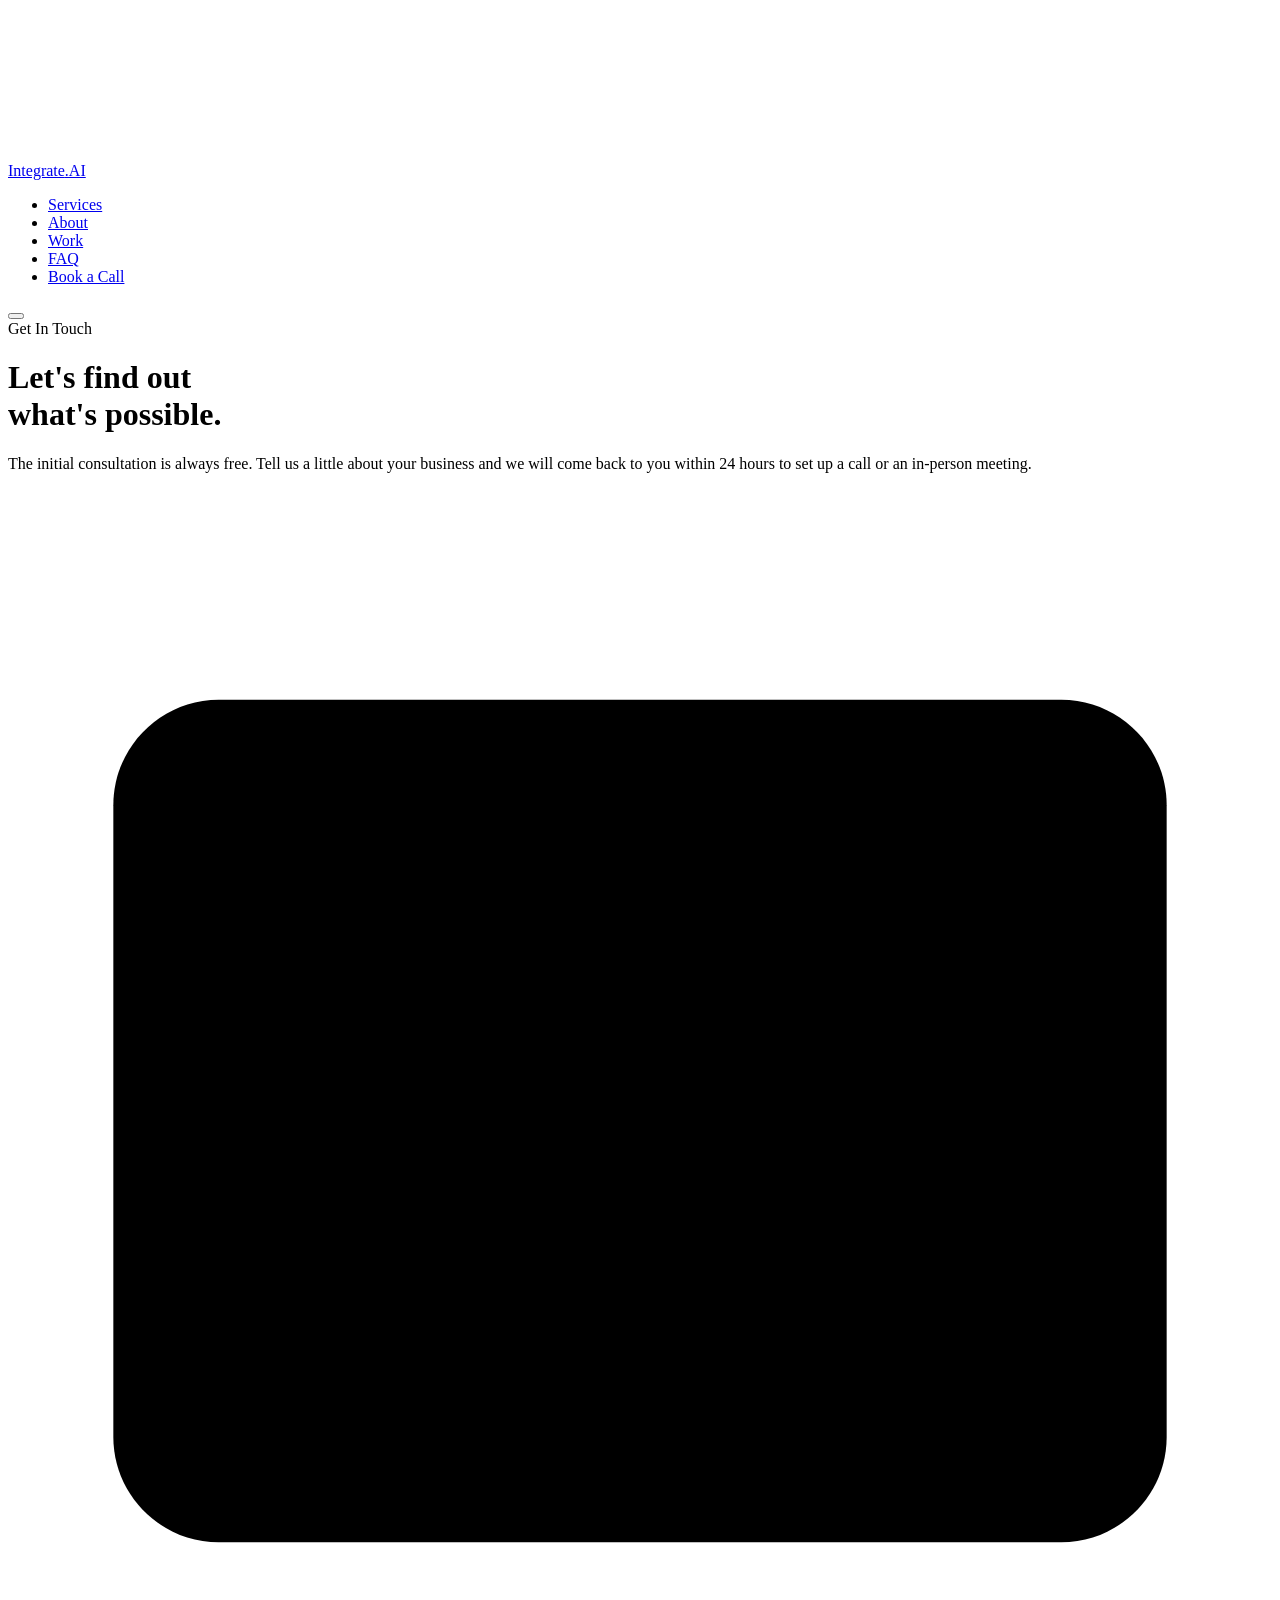
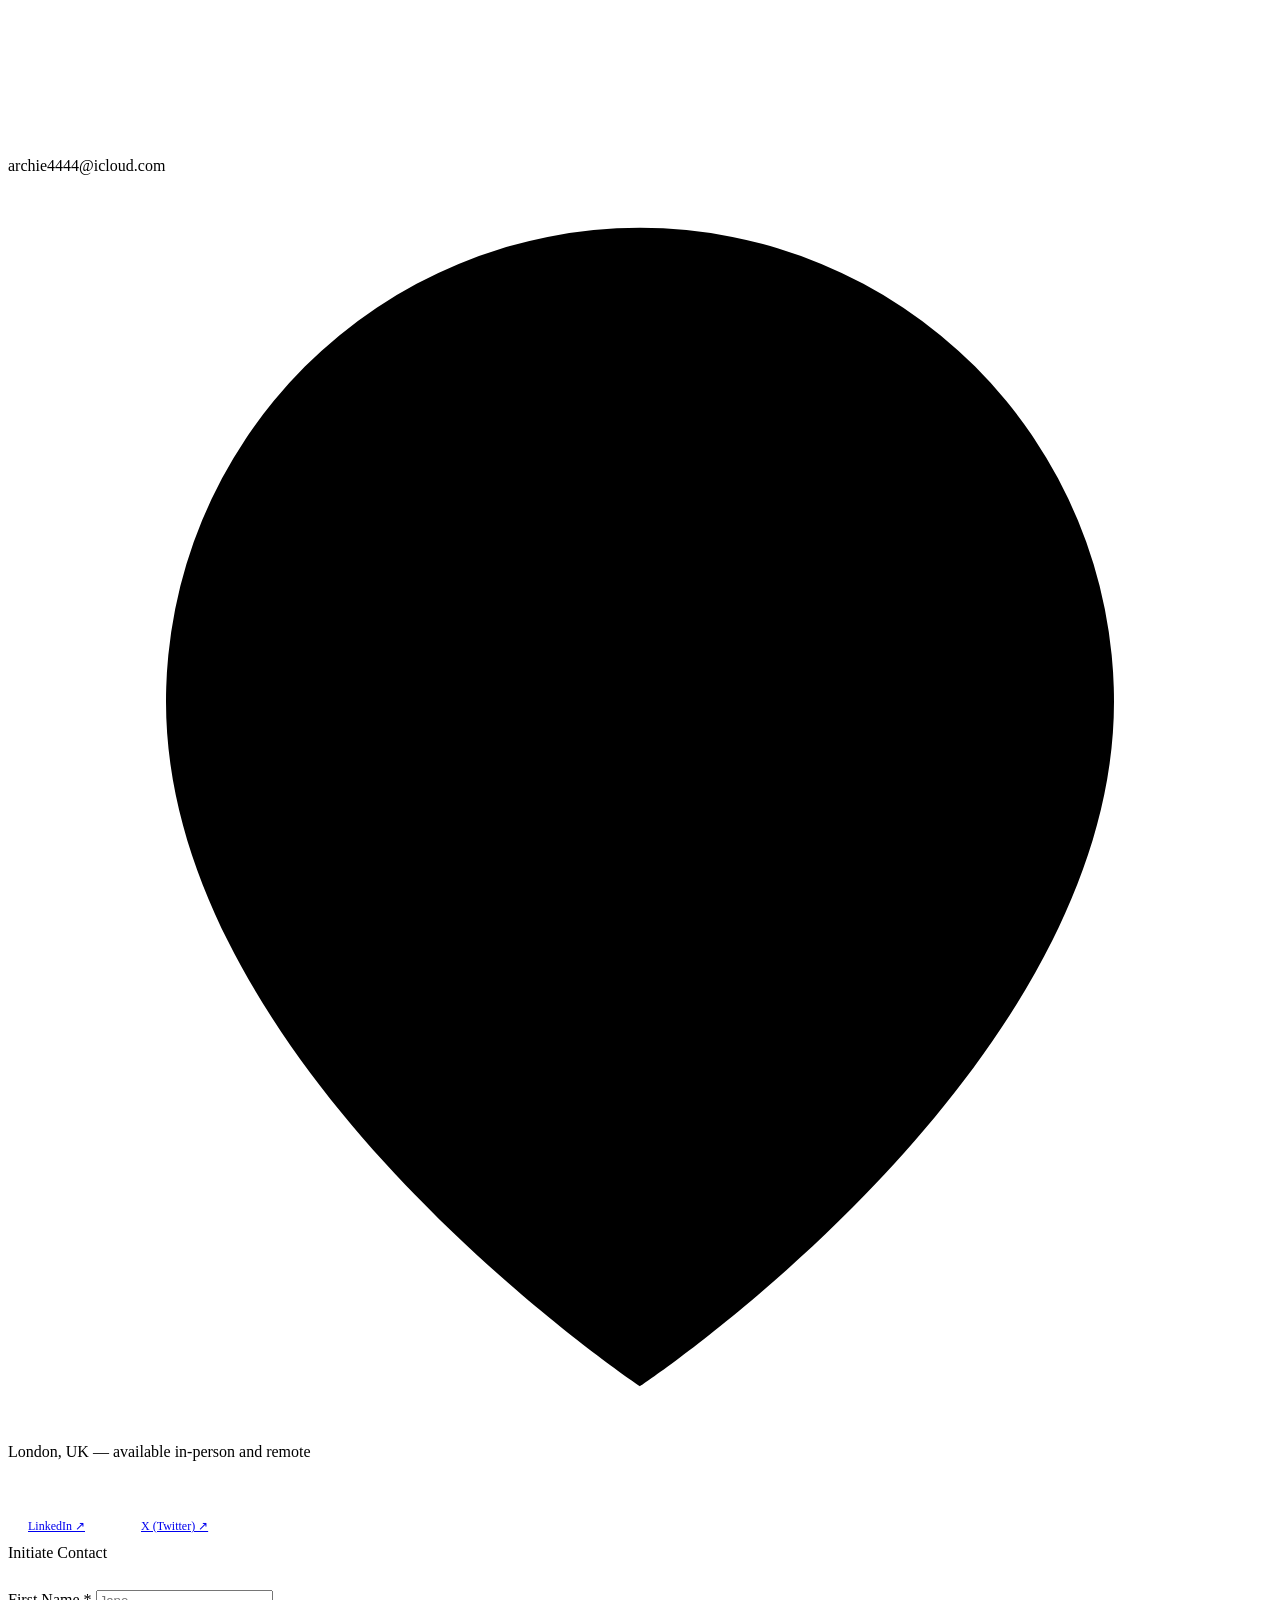
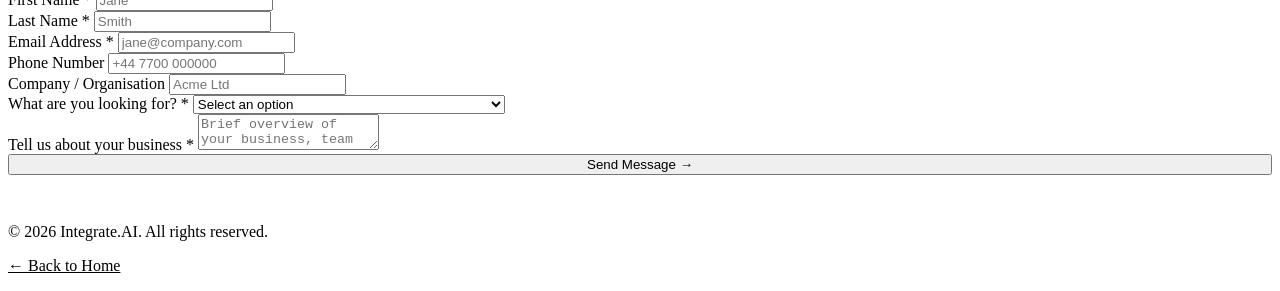
==== contact.html @ 37d0032c "Add files via upload New Updated Website 14/03/26" ====
<!DOCTYPE html>
<html lang="en">
<head>
  <meta charset="UTF-8" />
  <meta name="viewport" content="width=device-width, initial-scale=1.0" />

  <!-- ============================================================
       INTEGRATE.AI — contact.html
       Contact form page with Netlify form handling.

       HOW TO EDIT COPY:
       Search for "COPY:" to find every editable text block.
       The Netlify form works automatically when hosted on Netlify —
       no backend code needed. It submits to your Netlify dashboard.
       ============================================================ -->

  <!-- COPY: Page Title -->
  <title>Contact — Integrate.AI</title>
  <!-- /COPY -->

  <link rel="stylesheet" href="css/style.css" />
</head>
<body class="grid-bg">

  <!-- Ambient particle canvas -->
  <canvas id="bg-canvas" aria-hidden="true"></canvas>

  <!-- Scroll progress bar -->
  <div id="scroll-progress" style="position:fixed;top:0;left:0;height:2px;background:var(--accent);z-index:200;width:0;transition:width 0.1s linear;" aria-hidden="true"></div>

  <!-- =============================================================
       NAVIGATION
       ============================================================= -->
  <nav>
    <!-- COPY: Nav Logo -->
    <a href="index.html" class="nav-logo">Integrate<span>.AI</span></a>
    <!-- /COPY -->

    <ul class="nav-links">
      <!-- COPY: Nav Links -->
      <li><a href="index.html#services">Services</a></li>
      <li><a href="index.html#about">About</a></li>
      <li><a href="index.html#case-studies">Work</a></li>
      <li><a href="index.html#faq">FAQ</a></li>
      <li><a href="contact.html" class="nav-cta">Book a Call</a></li>
      <!-- /COPY -->
    </ul>

    <button class="nav-toggle" aria-label="Toggle menu">
      <span></span><span></span><span></span>
    </button>
  </nav>


  <!-- =============================================================
       CONTACT PAGE CONTENT
       ============================================================= -->
  <div class="contact-page">
    <div class="container">
      <div class="contact-grid">

        <!-- Left column: info -->
        <div class="contact-info">

          <!-- COPY: Contact Eyebrow -->
          <div class="section-label reveal">Get In Touch</div>
          <!-- /COPY -->

          <!-- COPY: Contact Headline -->
          <h1 class="reveal">
            Let's find out<br />
            what's <span class="text-accent">possible.</span>
          </h1>
          <!-- /COPY -->

          <!-- COPY: Contact Intro Paragraph -->
          <p class="reveal reveal-delay-1">
            The initial consultation is always free. Tell us a little about your
            business and we will come back to you within 24 hours to set up a call
            or an in-person meeting.
          </p>
          <!-- /COPY -->

          <!-- COPY: Contact Details — update email/phone as needed -->
          <div class="contact-detail reveal reveal-delay-1">
            <svg viewBox="0 0 24 24"><path d="M4 4h16c1.1 0 2 .9 2 2v12c0 1.1-.9 2-2 2H4c-1.1 0-2-.9-2-2V6c0-1.1.9-2 2-2z"/><polyline points="22,6 12,13 2,6"/></svg>
            archie4444@icloud.com
          </div>

          <div class="contact-detail reveal reveal-delay-2" style="border-bottom:none;">
            <svg viewBox="0 0 24 24"><path d="M21 10c0 7-9 13-9 13s-9-6-9-13a9 9 0 0 1 18 0z"/><circle cx="12" cy="10" r="3"/></svg>
            London, UK — available in-person and remote
          </div>
          <!-- /COPY -->

          <!-- COPY: Contact Social Links — update href when handles are live -->
          <div style="margin-top:48px;display:flex;gap:16px;flex-wrap:wrap;" class="reveal reveal-delay-3">
            <a href="#" class="btn-ghost" style="padding:10px 20px;font-size:0.75rem;">LinkedIn &#8599;</a>
            <a href="#" class="btn-ghost" style="padding:10px 20px;font-size:0.75rem;">X (Twitter) &#8599;</a>
          </div>
          <!-- /COPY -->

        </div>

        <!-- Right column: form -->
        <!-- ============================================================
             NETLIFY FORM — do not remove name="contact" or data-netlify="true"
             These two attributes are what activate Netlify's form handler.
             Submissions appear in your Netlify dashboard under Forms.
             ============================================================ -->
        <div class="form-panel reveal reveal-delay-2">

          <!-- COPY: Form Heading -->
          <div class="section-label" style="margin-bottom:28px;">Initiate Contact</div>
          <!-- /COPY -->

          <form
            name="contact"
            method="POST"
            data-netlify="true"
            netlify-honeypot="bot-field"
            action="/thank-you.html"
          >
            <!-- Netlify bot protection — do not remove -->
            <input type="hidden" name="form-name" value="contact" />
            <p style="display:none;">
              <label>Do not fill this out: <input name="bot-field" /></label>
            </p>

            <div class="form-row">

              <!-- COPY: Form Field — First Name -->
              <div class="field">
                <label for="first-name">First Name *</label>
                <input
                  type="text"
                  id="first-name"
                  name="first-name"
                  placeholder="Jane"
                  required
                />
              </div>
              <!-- /COPY -->

              <!-- COPY: Form Field — Last Name -->
              <div class="field">
                <label for="last-name">Last Name *</label>
                <input
                  type="text"
                  id="last-name"
                  name="last-name"
                  placeholder="Smith"
                  required
                />
              </div>
              <!-- /COPY -->

            </div>

            <!-- COPY: Form Field — Email -->
            <div class="field">
              <label for="email">Email Address *</label>
              <input
                type="email"
                id="email"
                name="email"
                placeholder="jane@company.com"
                required
              />
            </div>
            <!-- /COPY -->

            <!-- COPY: Form Field — Phone -->
            <div class="field">
              <label for="phone">Phone Number</label>
              <input
                type="tel"
                id="phone"
                name="phone"
                placeholder="+44 7700 000000"
              />
            </div>
            <!-- /COPY -->

            <!-- COPY: Form Field — Company -->
            <div class="field">
              <label for="company">Company / Organisation</label>
              <input
                type="text"
                id="company"
                name="company"
                placeholder="Acme Ltd"
              />
            </div>
            <!-- /COPY -->

            <!-- COPY: Form Field — How can we help dropdown — add/remove options as needed -->
            <div class="field">
              <label for="service">What are you looking for? *</label>
              <select id="service" name="service" required>
                <option value="" disabled selected>Select an option</option>
                <option value="tool-direction">Tool Direction — point me to the right AI tools</option>
                <option value="workflow-automation">Workflow Automation — automate our processes</option>
                <option value="agent-build">Agent Build — deploy intelligent AI agents</option>
                <option value="not-sure">Not sure yet — let us help figure it out</option>
              </select>
            </div>
            <!-- /COPY -->

            <!-- COPY: Form Field — Message -->
            <div class="field">
              <label for="message">Tell us about your business *</label>
              <textarea
                id="message"
                name="message"
                placeholder="Brief overview of your business, team size, and what you are hoping AI can help with..."
                required
              ></textarea>
            </div>
            <!-- /COPY -->

            <!-- COPY: Form Submit Button -->
            <button type="submit" class="btn-primary" style="width:100%;justify-content:center;">
              Send Message &#8594;
            </button>
            <!-- /COPY -->

          </form>
        </div>

      </div>
    </div>
  </div>


  <!-- =============================================================
       FOOTER
       ============================================================= -->
  <footer style="margin-top:0;">
    <div class="container">
      <!-- COPY: Contact Footer Bottom -->
      <div class="footer-bottom" style="border-top:1px solid var(--border);padding-top:32px;">
        <p>&#169; 2026 Integrate.AI. All rights reserved.</p>
        <p><a href="index.html" style="color:var(--text-muted);transition:color 0.15s;">&#8592; Back to Home</a></p>
      </div>
      <!-- /COPY -->
    </div>
  </footer>


  <script src="js/main.js"></script>
</body>
</html>
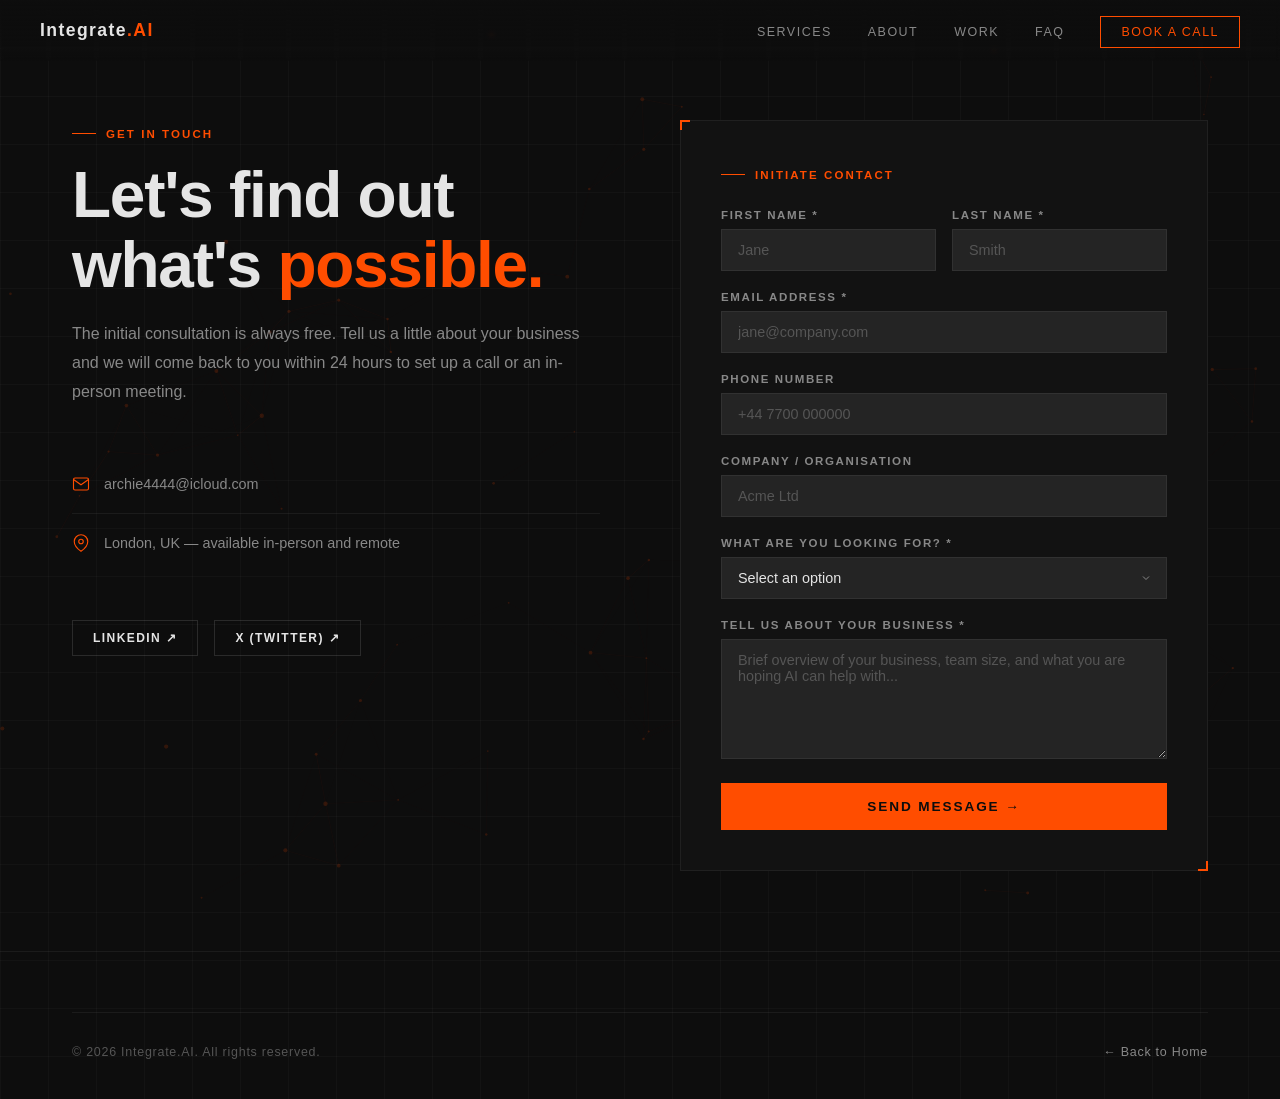
==== commit 55980f5a: "Update stylesheet and script paths in contact.html" ====
--- a/contact.html
+++ b/contact.html
@@ -18,7 +18,7 @@
   <title>Contact — Integrate.AI</title>
   <!-- /COPY -->
 
-  <link rel="stylesheet" href="css/style.css" />
+  <link rel="stylesheet" href="style.css" />
 </head>
 <body class="grid-bg">
 
@@ -248,6 +248,6 @@
   </footer>
 
 
-  <script src="js/main.js"></script>
+  <script src="main.js"></script>
 </body>
 </html>
--- a/style.css
+++ b/style.css
@@ -0,0 +1,1326 @@
+/* ============================================================
+   INTEGRATE.AI — DESIGN SYSTEM
+   style.css
+
+   TOKEN GUIDE: This file controls ALL visual design.
+   - Change colours here, not in HTML
+   - Change fonts here, not in HTML
+   - Change animation speeds here
+   Never touch this file for content changes — that's index.html
+   ============================================================ */
+
+/* ── GOOGLE FONTS ─────────────────────────────────────────── */
+@import url('https://fonts.googleapis.com/css2?family=Space+Grotesk:wght@300;400;500;600;700&display=swap');
+
+/* ── DESIGN TOKENS ────────────────────────────────────────── */
+:root {
+  /* Colours */
+  --black:        #0D0D0D;
+  --surface-1:    #121212;
+  --surface-2:    #1A1A1A;
+  --surface-3:    #242424;
+  --border:       rgba(255, 255, 255, 0.06);
+  --border-bright:rgba(255, 255, 255, 0.12);
+  --text-primary: #E5E5E5;
+  --text-muted:   #888888;
+  --text-faint:   #555555;
+  --accent:       #FF4D00;       /* Oxide Orange */
+  --accent-dim:   rgba(255, 77, 0, 0.15);
+  --accent-glow:  rgba(255, 77, 0, 0.35);
+  --blueprint:    #3B4D5C;
+  --blueprint-dim:rgba(59, 77, 92, 0.3);
+
+  /* Typography */
+  --font:         'Space Grotesk', sans-serif;
+
+  /* Spacing */
+  --section-pad:  120px;
+  --container:    1200px;
+
+  /* Transitions */
+  --fast:         0.15s ease;
+  --mid:          0.3s ease;
+  --slow:         0.6s ease;
+}
+
+/* ── RESET & BASE ─────────────────────────────────────────── */
+*, *::before, *::after {
+  box-sizing: border-box;
+  margin: 0;
+  padding: 0;
+}
+
+html {
+  scroll-behavior: smooth;
+  font-size: 16px;
+}
+
+body {
+  font-family: var(--font);
+  background-color: var(--black);
+  color: var(--text-primary);
+  cursor: crosshair;
+  overflow-x: hidden;
+  -webkit-font-smoothing: antialiased;
+}
+
+a {
+  color: inherit;
+  text-decoration: none;
+}
+
+img { display: block; max-width: 100%; }
+
+/* ── GRAIN TEXTURE OVERLAY ────────────────────────────────── */
+body::before {
+  content: '';
+  position: fixed;
+  inset: 0;
+  background-image: url("https://grainy-gradients.vercel.app/noise.svg");
+  opacity: 0.035;
+  pointer-events: none;
+  z-index: 9999;
+}
+
+/* ── ARCHITECTURAL GRID BACKGROUND ───────────────────────── */
+.grid-bg {
+  background-image:
+    linear-gradient(to right,  rgba(255,255,255,0.025) 1px, transparent 1px),
+    linear-gradient(to bottom, rgba(255,255,255,0.025) 1px, transparent 1px);
+  background-size: 48px 48px;
+}
+
+/* ── CANVAS (particle background) ────────────────────────── */
+#bg-canvas {
+  position: fixed;
+  inset: 0;
+  z-index: 0;
+  pointer-events: none;
+  opacity: 0.45;
+}
+
+/* ── LAYOUT UTILITIES ─────────────────────────────────────── */
+.container {
+  max-width: var(--container);
+  margin: 0 auto;
+  padding: 0 32px;
+}
+
+section {
+  position: relative;
+  z-index: 1;
+  padding: var(--section-pad) 0;
+}
+
+/* ── NAVIGATION ───────────────────────────────────────────── */
+nav {
+  position: fixed;
+  top: 0;
+  left: 0;
+  right: 0;
+  z-index: 100;
+  padding: 20px 40px;
+  display: flex;
+  align-items: center;
+  justify-content: space-between;
+  background: linear-gradient(to bottom, rgba(13,13,13,0.95), rgba(13,13,13,0));
+  backdrop-filter: blur(2px);
+}
+
+.nav-logo {
+  font-size: 1.1rem;
+  font-weight: 700;
+  letter-spacing: 0.08em;
+  color: var(--text-primary);
+}
+
+.nav-logo span {
+  color: var(--accent);
+}
+
+.nav-links {
+  display: flex;
+  gap: 36px;
+  list-style: none;
+}
+
+.nav-links a {
+  font-size: 0.78rem;
+  font-weight: 500;
+  letter-spacing: 0.12em;
+  text-transform: uppercase;
+  color: var(--text-muted);
+  transition: color var(--fast);
+}
+
+.nav-links a:hover {
+  color: var(--accent);
+}
+
+.nav-cta {
+  font-size: 0.78rem;
+  font-weight: 600;
+  letter-spacing: 0.12em;
+  text-transform: uppercase;
+  color: var(--accent) !important;
+  border: 1px solid var(--accent);
+  padding: 8px 20px;
+  transition: background var(--fast), color var(--fast) !important;
+}
+
+.nav-cta:hover {
+  background: var(--accent) !important;
+  color: var(--black) !important;
+}
+
+/* Mobile nav */
+.nav-toggle {
+  display: none;
+  background: none;
+  border: none;
+  cursor: crosshair;
+  flex-direction: column;
+  gap: 5px;
+  padding: 4px;
+}
+
+.nav-toggle span {
+  display: block;
+  width: 24px;
+  height: 2px;
+  background: var(--text-primary);
+  transition: all var(--mid);
+}
+
+/* ── SECTION LABEL (eyebrow text) ─────────────────────────── */
+.section-label {
+  display: inline-flex;
+  align-items: center;
+  gap: 10px;
+  font-size: 0.72rem;
+  font-weight: 600;
+  letter-spacing: 0.18em;
+  text-transform: uppercase;
+  color: var(--accent);
+  margin-bottom: 20px;
+}
+
+.section-label::before {
+  content: '';
+  display: block;
+  width: 24px;
+  height: 1px;
+  background: var(--accent);
+}
+
+/* ── HEADINGS ─────────────────────────────────────────────── */
+h1, h2, h3, h4 {
+  font-weight: 700;
+  line-height: 1.1;
+  letter-spacing: -0.02em;
+}
+
+h1 { font-size: clamp(3rem, 7vw, 6rem); }
+h2 { font-size: clamp(2rem, 4vw, 3.2rem); }
+h3 { font-size: clamp(1.2rem, 2vw, 1.6rem); }
+
+.text-accent { color: var(--accent); }
+.text-muted  { color: var(--text-muted); }
+
+/* ── PANEL CORNERS (HUD effect) ───────────────────────────── */
+.panel {
+  position: relative;
+  border: 1px solid var(--border);
+  background: var(--surface-2);
+  padding: 32px;
+}
+
+.panel::before,
+.panel::after {
+  content: '';
+  position: absolute;
+  width: 10px;
+  height: 10px;
+}
+
+.panel::before {
+  top: -1px;
+  left: -1px;
+  border-top: 2px solid var(--accent);
+  border-left: 2px solid var(--accent);
+}
+
+.panel::after {
+  bottom: -1px;
+  right: -1px;
+  border-bottom: 2px solid var(--accent);
+  border-right: 2px solid var(--accent);
+}
+
+/* ── BUTTONS ──────────────────────────────────────────────── */
+.btn-primary {
+  display: inline-flex;
+  align-items: center;
+  gap: 12px;
+  background: var(--accent);
+  color: var(--black);
+  font-family: var(--font);
+  font-size: 0.85rem;
+  font-weight: 700;
+  letter-spacing: 0.14em;
+  text-transform: uppercase;
+  padding: 16px 36px;
+  border: none;
+  cursor: crosshair;
+  transition: background var(--fast), transform var(--fast), box-shadow var(--fast);
+  position: relative;
+  overflow: hidden;
+}
+
+.btn-primary::after {
+  content: '';
+  position: absolute;
+  inset: 0;
+  background: rgba(255,255,255,0.1);
+  opacity: 0;
+  transition: opacity var(--fast);
+}
+
+.btn-primary:hover {
+  background: #ff6520;
+  box-shadow: 0 0 32px var(--accent-glow);
+  transform: translateY(-1px);
+}
+
+.btn-primary:hover::after { opacity: 1; }
+
+.btn-ghost {
+  display: inline-flex;
+  align-items: center;
+  gap: 10px;
+  background: transparent;
+  color: var(--text-primary);
+  font-family: var(--font);
+  font-size: 0.85rem;
+  font-weight: 600;
+  letter-spacing: 0.12em;
+  text-transform: uppercase;
+  padding: 14px 32px;
+  border: 1px solid var(--border-bright);
+  cursor: crosshair;
+  transition: border-color var(--fast), color var(--fast);
+}
+
+.btn-ghost:hover {
+  border-color: var(--accent);
+  color: var(--accent);
+}
+
+/* ── HERO SECTION ─────────────────────────────────────────── */
+#hero {
+  min-height: 100vh;
+  display: flex;
+  flex-direction: column;
+  justify-content: center;
+  padding-top: 100px;
+}
+
+.hero-status {
+  display: inline-flex;
+  align-items: center;
+  gap: 8px;
+  font-size: 0.72rem;
+  font-weight: 500;
+  letter-spacing: 0.16em;
+  text-transform: uppercase;
+  color: var(--text-muted);
+  margin-bottom: 32px;
+}
+
+.status-dot {
+  width: 6px;
+  height: 6px;
+  border-radius: 50%;
+  background: var(--accent);
+  animation: pulse 2s ease-in-out infinite;
+}
+
+@keyframes pulse {
+  0%, 100% { opacity: 1; box-shadow: 0 0 0 0 var(--accent-glow); }
+  50%       { opacity: 0.6; box-shadow: 0 0 0 6px transparent; }
+}
+
+.hero-headline {
+  max-width: 900px;
+  margin-bottom: 28px;
+}
+
+.hero-subline {
+  max-width: 560px;
+  font-size: 1.05rem;
+  font-weight: 400;
+  color: var(--text-muted);
+  line-height: 1.7;
+  margin-bottom: 48px;
+}
+
+.hero-actions {
+  display: flex;
+  align-items: center;
+  gap: 20px;
+  flex-wrap: wrap;
+}
+
+.hero-metrics {
+  display: flex;
+  gap: 48px;
+  margin-top: 80px;
+  padding-top: 40px;
+  border-top: 1px solid var(--border);
+  flex-wrap: wrap;
+}
+
+.metric-item {
+  display: flex;
+  flex-direction: column;
+  gap: 6px;
+}
+
+.metric-value {
+  font-size: 2rem;
+  font-weight: 700;
+  color: var(--text-primary);
+  letter-spacing: -0.03em;
+}
+
+.metric-value span { color: var(--accent); }
+
+.metric-label {
+  font-size: 0.72rem;
+  font-weight: 500;
+  letter-spacing: 0.14em;
+  text-transform: uppercase;
+  color: var(--text-muted);
+}
+
+/* ── SERVICES / THREE D'S ─────────────────────────────────── */
+#services {
+  background: rgba(18,18,18,0.82);
+  border-top: 1px solid var(--border);
+  border-bottom: 1px solid var(--border);
+}
+
+.services-header {
+  text-align: center;
+  max-width: 700px;
+  margin: 0 auto 80px;
+}
+
+.services-header h2 {
+  margin-bottom: 20px;
+}
+
+.services-header p {
+  color: var(--text-muted);
+  font-size: 1.05rem;
+  line-height: 1.7;
+}
+
+.services-grid {
+  display: grid;
+  grid-template-columns: repeat(3, 1fr);
+  gap: 2px;
+  background: var(--border);
+  border: 1px solid var(--border);
+}
+
+.service-card {
+  background: var(--black);
+  padding: 48px 36px;
+  position: relative;
+  transition: background var(--mid);
+}
+
+.service-card:hover {
+  background: var(--surface-2);
+}
+
+.service-number {
+  font-size: 0.68rem;
+  font-weight: 600;
+  letter-spacing: 0.2em;
+  text-transform: uppercase;
+  color: var(--accent);
+  margin-bottom: 28px;
+}
+
+.service-icon {
+  width: 44px;
+  height: 44px;
+  border: 1px solid var(--border-bright);
+  display: flex;
+  align-items: center;
+  justify-content: center;
+  margin-bottom: 24px;
+  transition: border-color var(--mid);
+}
+
+.service-card:hover .service-icon {
+  border-color: var(--accent);
+}
+
+.service-icon svg {
+  width: 20px;
+  height: 20px;
+  stroke: var(--accent);
+  fill: none;
+  stroke-width: 1.5;
+}
+
+.service-card h3 {
+  font-size: 1.4rem;
+  margin-bottom: 16px;
+  letter-spacing: -0.01em;
+}
+
+.service-card p {
+  font-size: 0.9rem;
+  color: var(--text-muted);
+  line-height: 1.7;
+}
+
+.service-tags {
+  display: flex;
+  flex-wrap: wrap;
+  gap: 8px;
+  margin-top: 24px;
+}
+
+.tag {
+  font-size: 0.68rem;
+  font-weight: 600;
+  letter-spacing: 0.12em;
+  text-transform: uppercase;
+  color: var(--text-faint);
+  border: 1px solid var(--border);
+  padding: 4px 10px;
+}
+
+/* ── ABOUT ────────────────────────────────────────────────── */
+#about {
+  overflow: hidden;
+}
+
+.about-grid {
+  display: grid;
+  grid-template-columns: 1fr 1fr;
+  gap: 80px;
+  align-items: center;
+}
+
+.about-body p {
+  font-size: 0.95rem;
+  color: var(--text-muted);
+  line-height: 1.8;
+  margin-bottom: 20px;
+}
+
+.about-body p:last-child { margin-bottom: 0; }
+
+.about-highlight {
+  color: var(--text-primary) !important;
+  font-weight: 500 !important;
+}
+
+.about-panel {
+  padding: 40px;
+  background: var(--surface-1);
+  border: 1px solid var(--border);
+  position: relative;
+}
+
+.about-panel::before {
+  content: '';
+  position: absolute;
+  top: -1px; left: -1px;
+  width: 10px; height: 10px;
+  border-top: 2px solid var(--accent);
+  border-left: 2px solid var(--accent);
+}
+
+.about-panel::after {
+  content: '';
+  position: absolute;
+  bottom: -1px; right: -1px;
+  width: 10px; height: 10px;
+  border-bottom: 2px solid var(--accent);
+  border-right: 2px solid var(--accent);
+}
+
+.about-stat {
+  padding: 24px 0;
+  border-bottom: 1px solid var(--border);
+}
+
+.about-stat:last-child { border-bottom: none; }
+
+.about-stat-value {
+  font-size: 2.2rem;
+  font-weight: 700;
+  color: var(--text-primary);
+  letter-spacing: -0.03em;
+  margin-bottom: 4px;
+}
+
+.about-stat-value span { color: var(--accent); }
+
+.about-stat-label {
+  font-size: 0.75rem;
+  font-weight: 500;
+  letter-spacing: 0.14em;
+  text-transform: uppercase;
+  color: var(--text-muted);
+}
+
+/* ── CASE STUDIES ─────────────────────────────────────────── */
+#case-studies {
+  background: rgba(18,18,18,0.82);
+  border-top: 1px solid var(--border);
+  border-bottom: 1px solid var(--border);
+}
+
+.coming-soon-block {
+  display: flex;
+  flex-direction: column;
+  align-items: center;
+  justify-content: center;
+  text-align: center;
+  padding: 80px 40px;
+  border: 1px solid var(--border);
+  background: var(--black);
+  position: relative;
+}
+
+.coming-soon-block::before {
+  content: '';
+  position: absolute;
+  top: -1px; left: -1px;
+  width: 10px; height: 10px;
+  border-top: 2px solid var(--accent);
+  border-left: 2px solid var(--accent);
+}
+
+.coming-soon-block::after {
+  content: '';
+  position: absolute;
+  bottom: -1px; right: -1px;
+  width: 10px; height: 10px;
+  border-bottom: 2px solid var(--accent);
+  border-right: 2px solid var(--accent);
+}
+
+.coming-soon-badge {
+  display: inline-flex;
+  align-items: center;
+  gap: 8px;
+  font-size: 0.72rem;
+  font-weight: 600;
+  letter-spacing: 0.18em;
+  text-transform: uppercase;
+  color: var(--accent);
+  border: 1px solid var(--accent-dim);
+  background: var(--accent-dim);
+  padding: 6px 16px;
+  margin-bottom: 24px;
+}
+
+.coming-soon-badge::before {
+  content: '';
+  width: 6px;
+  height: 6px;
+  border-radius: 50%;
+  background: var(--accent);
+  animation: pulse 2s ease-in-out infinite;
+}
+
+.coming-soon-block h3 {
+  font-size: 1.4rem;
+  margin-bottom: 12px;
+}
+
+.coming-soon-block p {
+  font-size: 0.9rem;
+  color: var(--text-muted);
+  max-width: 480px;
+  line-height: 1.7;
+}
+
+/* ── REVIEWS ──────────────────────────────────────────────── */
+#reviews {
+  overflow: hidden;
+}
+
+.reviews-intro {
+  max-width: 600px;
+  margin-bottom: 60px;
+}
+
+.reviews-intro p {
+  color: var(--text-muted);
+  font-size: 1rem;
+  line-height: 1.7;
+  margin-top: 16px;
+}
+
+.reviews-grid {
+  display: grid;
+  grid-template-columns: repeat(3, 1fr);
+  gap: 2px;
+  background: var(--border);
+}
+
+.review-card {
+  background: var(--black);
+  padding: 36px;
+  position: relative;
+}
+
+.review-coming {
+  display: flex;
+  flex-direction: column;
+  align-items: flex-start;
+  justify-content: center;
+  min-height: 180px;
+}
+
+.review-placeholder-name {
+  font-size: 0.9rem;
+  font-weight: 600;
+  color: var(--text-primary);
+  margin-bottom: 4px;
+}
+
+.review-placeholder-org {
+  font-size: 0.75rem;
+  letter-spacing: 0.1em;
+  text-transform: uppercase;
+  color: var(--text-muted);
+  margin-bottom: 20px;
+}
+
+.review-placeholder-text {
+  font-size: 0.82rem;
+  color: var(--text-faint);
+  font-style: italic;
+  line-height: 1.6;
+}
+
+/* ── FAQ ──────────────────────────────────────────────────── */
+#faq {
+  background: rgba(18,18,18,0.82);
+  border-top: 1px solid var(--border);
+}
+
+.faq-grid {
+  display: grid;
+  grid-template-columns: 1fr 1fr;
+  gap: 2px;
+  background: var(--border);
+  margin-top: 60px;
+}
+
+.faq-item {
+  background: var(--black);
+  padding: 36px;
+  cursor: crosshair;
+  transition: background var(--mid);
+}
+
+.faq-item:hover {
+  background: var(--surface-2);
+}
+
+.faq-question {
+  font-size: 0.95rem;
+  font-weight: 600;
+  color: var(--text-primary);
+  margin-bottom: 14px;
+  display: flex;
+  align-items: flex-start;
+  gap: 12px;
+}
+
+.faq-question::before {
+  content: '//';
+  color: var(--accent);
+  font-size: 0.8rem;
+  flex-shrink: 0;
+  margin-top: 2px;
+}
+
+.faq-answer {
+  font-size: 0.88rem;
+  color: var(--text-muted);
+  line-height: 1.75;
+  padding-left: 24px;
+}
+
+/* ── FOOTER ───────────────────────────────────────────────── */
+footer {
+  position: relative;
+  z-index: 1;
+  border-top: 1px solid var(--border);
+  padding: 60px 0 40px;
+}
+
+.footer-grid {
+  display: grid;
+  grid-template-columns: 2fr 1fr 1fr;
+  gap: 60px;
+  margin-bottom: 48px;
+}
+
+.footer-brand h3 {
+  font-size: 1.1rem;
+  font-weight: 700;
+  letter-spacing: 0.08em;
+  margin-bottom: 12px;
+}
+
+.footer-brand h3 span { color: var(--accent); }
+
+.footer-brand p {
+  font-size: 0.85rem;
+  color: var(--text-muted);
+  line-height: 1.7;
+  max-width: 320px;
+}
+
+.footer-col h4 {
+  font-size: 0.72rem;
+  font-weight: 600;
+  letter-spacing: 0.16em;
+  text-transform: uppercase;
+  color: var(--text-faint);
+  margin-bottom: 20px;
+}
+
+.footer-col ul {
+  list-style: none;
+  display: flex;
+  flex-direction: column;
+  gap: 10px;
+}
+
+.footer-col a {
+  font-size: 0.85rem;
+  color: var(--text-muted);
+  transition: color var(--fast);
+}
+
+.footer-col a:hover { color: var(--accent); }
+
+.footer-bottom {
+  padding-top: 32px;
+  border-top: 1px solid var(--border);
+  display: flex;
+  align-items: center;
+  justify-content: space-between;
+  flex-wrap: wrap;
+  gap: 16px;
+}
+
+.footer-bottom p {
+  font-size: 0.78rem;
+  color: var(--text-faint);
+  letter-spacing: 0.06em;
+}
+
+/* ── SCROLL REVEAL ────────────────────────────────────────── */
+.reveal {
+  opacity: 0;
+  transform: translateY(24px);
+  transition: opacity 0.7s ease, transform 0.7s ease;
+}
+
+.reveal.visible {
+  opacity: 1;
+  transform: translateY(0);
+}
+
+.reveal-delay-1 { transition-delay: 0.1s; }
+.reveal-delay-2 { transition-delay: 0.2s; }
+.reveal-delay-3 { transition-delay: 0.3s; }
+.reveal-delay-4 { transition-delay: 0.4s; }
+
+/* ── CONTACT PAGE ─────────────────────────────────────────── */
+.contact-page {
+  min-height: 100vh;
+  display: flex;
+  align-items: center;
+  padding: 120px 0 80px;
+}
+
+.contact-grid {
+  display: grid;
+  grid-template-columns: 1fr 1fr;
+  gap: 80px;
+  align-items: start;
+}
+
+.contact-info h1 {
+  font-size: clamp(2.4rem, 5vw, 4rem);
+  margin-bottom: 20px;
+}
+
+.contact-info p {
+  font-size: 1rem;
+  color: var(--text-muted);
+  line-height: 1.8;
+  margin-bottom: 48px;
+}
+
+.contact-detail {
+  display: flex;
+  align-items: center;
+  gap: 14px;
+  padding: 20px 0;
+  border-bottom: 1px solid var(--border);
+  font-size: 0.9rem;
+  color: var(--text-muted);
+}
+
+.contact-detail svg {
+  width: 18px;
+  height: 18px;
+  stroke: var(--accent);
+  flex-shrink: 0;
+  fill: none;
+  stroke-width: 1.5;
+}
+
+.form-panel {
+  padding: 40px;
+  background: var(--surface-1);
+  border: 1px solid var(--border);
+  position: relative;
+}
+
+.form-panel::before {
+  content: '';
+  position: absolute;
+  top: -1px; left: -1px;
+  width: 10px; height: 10px;
+  border-top: 2px solid var(--accent);
+  border-left: 2px solid var(--accent);
+}
+
+.form-panel::after {
+  content: '';
+  position: absolute;
+  bottom: -1px; right: -1px;
+  width: 10px; height: 10px;
+  border-bottom: 2px solid var(--accent);
+  border-right: 2px solid var(--accent);
+}
+
+.form-row {
+  display: grid;
+  grid-template-columns: 1fr 1fr;
+  gap: 16px;
+}
+
+.field {
+  margin-bottom: 20px;
+}
+
+.field label {
+  display: block;
+  font-size: 0.72rem;
+  font-weight: 600;
+  letter-spacing: 0.14em;
+  text-transform: uppercase;
+  color: var(--text-muted);
+  margin-bottom: 8px;
+}
+
+.field input,
+.field select,
+.field textarea {
+  width: 100%;
+  background: var(--surface-3);
+  border: 1px solid var(--border);
+  color: var(--text-primary);
+  font-family: var(--font);
+  font-size: 0.9rem;
+  padding: 12px 16px;
+  outline: none;
+  transition: border-color var(--fast);
+  cursor: crosshair;
+  -webkit-appearance: none;
+}
+
+.field input:focus,
+.field select:focus,
+.field textarea:focus {
+  border-color: var(--accent);
+}
+
+.field input::placeholder,
+.field textarea::placeholder {
+  color: var(--text-faint);
+}
+
+.field select {
+  background-image: url("data:image/svg+xml,%3Csvg xmlns='http://www.w3.org/2000/svg' width='12' height='12' viewBox='0 0 24 24' fill='none' stroke='%23888' stroke-width='2'%3E%3Cpolyline points='6 9 12 15 18 9'/%3E%3C/svg%3E");
+  background-repeat: no-repeat;
+  background-position: right 14px center;
+  padding-right: 40px;
+}
+
+.field textarea {
+  resize: vertical;
+  min-height: 120px;
+}
+
+.field-full { grid-column: 1 / -1; }
+
+/* ── MOBILE RESPONSIVE ────────────────────────────────────── */
+@media (max-width: 900px) {
+  :root { --section-pad: 80px; }
+
+  nav { padding: 16px 24px; }
+
+  .nav-links { display: none; }
+  .nav-cta   { display: none; }
+
+  .nav-toggle { display: flex; }
+
+  /* Mobile nav open */
+  .nav-open .nav-links {
+    display: flex;
+    flex-direction: column;
+    position: fixed;
+    inset: 0;
+    background: var(--black);
+    align-items: center;
+    justify-content: center;
+    gap: 36px;
+    z-index: 99;
+  }
+
+  .nav-open .nav-links a {
+    font-size: 1.2rem;
+  }
+
+  .services-grid { grid-template-columns: 1fr; }
+
+  .about-grid {
+    grid-template-columns: 1fr;
+    gap: 48px;
+  }
+
+  .reviews-grid { grid-template-columns: 1fr; }
+
+  .faq-grid { grid-template-columns: 1fr; }
+
+  .footer-grid { grid-template-columns: 1fr; gap: 40px; }
+
+  .hero-metrics { gap: 32px; }
+
+  .contact-grid {
+    grid-template-columns: 1fr;
+    gap: 48px;
+  }
+
+  .form-row { grid-template-columns: 1fr; }
+
+  .hero-actions { flex-direction: column; align-items: flex-start; }
+}
+
+@media (max-width: 600px) {
+  .container { padding: 0 20px; }
+  h1 { font-size: 2.6rem; }
+  h2 { font-size: 1.8rem; }
+  .services-grid { gap: 0; }
+  .reviews-grid { background: none; gap: 16px; }
+  .faq-grid { background: none; gap: 16px; }
+}
+
+/* ============================================================
+   HUD PANELS + TERMINAL + COORDINATES + GSAP
+   Appended 2026-03-13 — do not edit above this line
+   ============================================================ */
+
+/* ── HERO LAYOUT GRID ─────────────────────────────────────── */
+.hero-layout {
+  display: grid;
+  grid-template-columns: 1fr;
+  gap: 40px;
+  align-items: center;
+}
+
+.hero-hud-left,
+.hero-terminal {
+  display: none;
+}
+
+@media (min-width: 1400px) {
+  .hero-layout {
+    grid-template-columns: 175px 1fr 190px;
+    gap: 48px;
+  }
+  .hero-hud-left,
+  .hero-terminal {
+    display: flex;
+    flex-direction: column;
+    align-self: center;
+  }
+}
+
+/* ── LEFT HUD PANEL ───────────────────────────────────────── */
+.hero-hud-left {
+  padding: 22px;
+  border: 1px solid var(--border);
+  background: rgba(13,13,13,0.85);
+  backdrop-filter: blur(6px);
+  position: relative;
+}
+
+.hero-hud-left::before {
+  content: '';
+  position: absolute;
+  top: -1px; left: -1px;
+  width: 8px; height: 8px;
+  border-top: 2px solid var(--accent);
+  border-left: 2px solid var(--accent);
+}
+
+.hero-hud-left::after {
+  content: '';
+  position: absolute;
+  bottom: -1px; right: -1px;
+  width: 8px; height: 8px;
+  border-bottom: 2px solid var(--accent);
+  border-right: 2px solid var(--accent);
+}
+
+.hud-panel-label {
+  font-size: 0.6rem;
+  font-weight: 700;
+  letter-spacing: 0.22em;
+  text-transform: uppercase;
+  color: var(--accent);
+  margin-bottom: 18px;
+  padding-bottom: 12px;
+  border-bottom: 1px solid var(--border);
+}
+
+.hud-metric {
+  margin-bottom: 16px;
+  padding-bottom: 16px;
+  border-bottom: 1px solid var(--border);
+}
+
+.hud-metric-label {
+  font-size: 0.58rem;
+  font-weight: 600;
+  letter-spacing: 0.14em;
+  text-transform: uppercase;
+  color: var(--text-faint);
+  margin-bottom: 5px;
+}
+
+.hud-metric-value {
+  font-size: 1.55rem;
+  font-weight: 700;
+  color: var(--text-primary);
+  letter-spacing: -0.02em;
+  line-height: 1.2;
+}
+
+.hud-bar-track {
+  height: 2px;
+  background: var(--border);
+  margin-top: 8px;
+  overflow: hidden;
+}
+
+.hud-bar-fill {
+  height: 100%;
+  background: var(--accent);
+  width: 0%;
+  transition: width 1.2s ease;
+}
+
+/* ── RIGHT TERMINAL PANEL ─────────────────────────────────── */
+.hero-terminal {
+  padding: 22px;
+  border: 1px solid var(--border);
+  background: rgba(13,13,13,0.85);
+  backdrop-filter: blur(6px);
+  position: relative;
+}
+
+.hero-terminal::before {
+  content: '';
+  position: absolute;
+  top: -1px; left: -1px;
+  width: 8px; height: 8px;
+  border-top: 2px solid var(--accent);
+  border-left: 2px solid var(--accent);
+}
+
+.hero-terminal::after {
+  content: '';
+  position: absolute;
+  bottom: -1px; right: -1px;
+  width: 8px; height: 8px;
+  border-bottom: 2px solid var(--accent);
+  border-right: 2px solid var(--accent);
+}
+
+.terminal-body {
+  display: flex;
+  flex-direction: column;
+  gap: 8px;
+  min-height: 110px;
+}
+
+.terminal-line {
+  font-family: 'Courier New', Courier, monospace;
+  font-size: 0.7rem;
+  color: var(--text-muted);
+  display: flex;
+  gap: 6px;
+  min-height: 1.1em;
+  align-items: flex-start;
+}
+
+.t-prompt {
+  color: var(--accent);
+  flex-shrink: 0;
+  font-weight: 700;
+}
+
+.t-text {
+  flex: 1;
+  color: var(--text-muted);
+}
+
+.t-check {
+  color: var(--accent);
+  flex-shrink: 0;
+  font-weight: 700;
+}
+
+.terminal-cursor-line {
+  margin-top: 10px;
+  padding-top: 8px;
+  border-top: 1px solid var(--border);
+}
+
+.terminal-cursor {
+  color: var(--accent);
+  font-family: 'Courier New', Courier, monospace;
+  font-size: 0.75rem;
+  animation: blink-cursor 1s step-end infinite;
+}
+
+@keyframes blink-cursor {
+  0%, 100% { opacity: 1; }
+  50%       { opacity: 0; }
+}
+
+/* ── COORDINATE DISPLAY ───────────────────────────────────── */
+.hero-coords {
+  display: flex;
+  align-items: center;
+  justify-content: flex-end;
+  gap: 20px;
+  margin-top: 28px;
+  padding-top: 20px;
+  border-top: 1px solid var(--border);
+}
+
+.coords-loc {
+  font-size: 0.65rem;
+  font-weight: 500;
+  letter-spacing: 0.14em;
+  text-transform: uppercase;
+  color: var(--text-faint);
+}
+
+.coords-status {
+  display: flex;
+  align-items: center;
+  gap: 7px;
+  font-size: 0.65rem;
+  font-weight: 700;
+  letter-spacing: 0.16em;
+  text-transform: uppercase;
+  color: var(--accent);
+}
+
+/* footer coordinate variant */
+.footer-coords {
+  display: flex;
+  align-items: center;
+  gap: 14px;
+  font-size: 0.75rem;
+}
+
+.footer-online {
+  display: flex;
+  align-items: center;
+  gap: 6px;
+  color: var(--accent);
+  font-weight: 600;
+  letter-spacing: 0.1em;
+  text-transform: uppercase;
+}
+
+/* ── GSAP SCROLL ACTIVATION ───────────────────────────────── */
+/* Section scan-line — sweeps across the top of sections on entry */
+.section-scanline {
+  position: absolute;
+  top: 0;
+  left: 0;
+  width: 0;
+  height: 2px;
+  background: linear-gradient(to right, transparent 0%, var(--accent) 40%, var(--accent) 60%, transparent 100%);
+  box-shadow: 0 0 12px 2px var(--accent-glow);
+  opacity: 0.9;
+  pointer-events: none;
+  z-index: 2;
+}
+
+/* Section heading — flickers in when section goes live */
+.section-live h2 {
+  animation: hud-flicker 0.35s ease forwards;
+}
+
+@keyframes hud-flicker {
+  0%   { opacity: 0.3; }
+  30%  { opacity: 1; }
+  55%  { opacity: 0.6; }
+  75%  { opacity: 1; }
+  88%  { opacity: 0.85; }
+  100% { opacity: 1; }
+}
+
+/* Service card pre-GSAP state */
+.service-card.gsap-managed {
+  opacity: 0;
+  transform: translateY(24px);
+}
+
+/* FAQ item pre-GSAP state */
+.faq-item.gsap-managed {
+  opacity: 0;
+}
+
+/* Number counter */
+.count-up {
+  font-variant-numeric: tabular-nums;
+}
